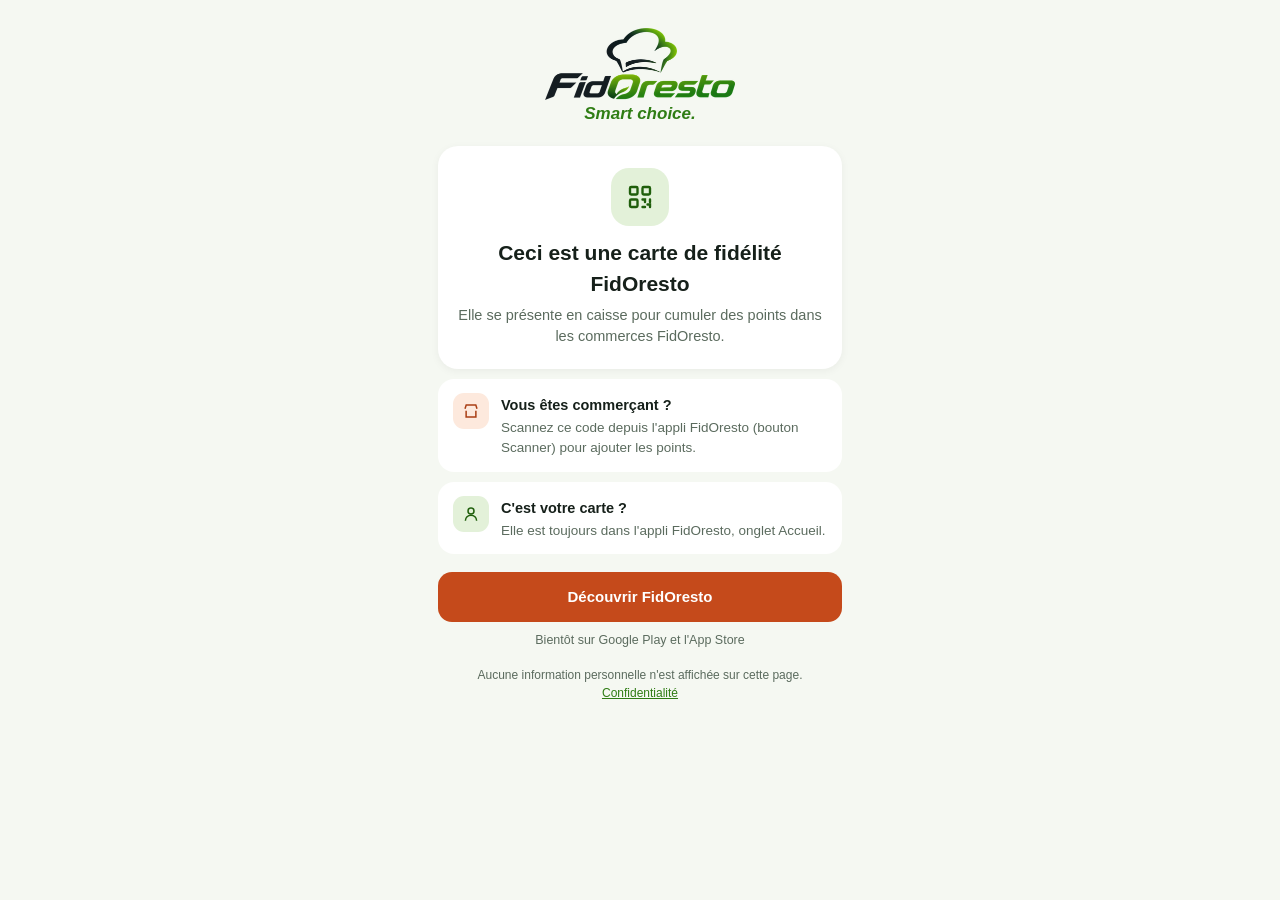
==== carte.html @ 31e30d80 "Add files via upload" ====
<!doctype html>
<html lang="fr"><head><meta charset="utf-8"><meta name="viewport" content="width=device-width, initial-scale=1">
<meta name="robots" content="noindex">
<title>Carte de fidélité FidOresto</title>
<style>
:root{--bg:#F5F8F2;--t1:#16201A;--t2:#5B6B5E;--brand:#2F7D14;--accent:#C54A1B}
*{box-sizing:border-box}
body{margin:0;background:var(--bg);color:var(--t1);font-family:-apple-system,BlinkMacSystemFont,"Segoe UI",Roboto,Helvetica,Arial,sans-serif;line-height:1.45}
.in{max-width:440px;margin:0 auto;padding:28px 18px 36px;text-align:center}
.logo{width:190px;max-width:60%;height:auto}
.sl{color:var(--brand);font-weight:700;font-style:italic;font-size:17px;margin:-4px 0 20px}
.card{background:#fff;border-radius:20px;padding:22px 18px;box-shadow:0 2px 8px rgba(0,0,0,.05)}
.ic{width:58px;height:58px;border-radius:18px;background:#E3F1D9;color:#1F5E0B;display:flex;align-items:center;justify-content:center;margin:0 auto 12px}
h1{font-size:21px;margin:0 0 6px}p{font-size:14.5px;color:var(--t2);margin:0}
.box{background:#fff;border-radius:16px;padding:14px 15px;margin-top:10px;text-align:left;display:flex;gap:12px;align-items:flex-start}
.ic2{width:36px;height:36px;border-radius:11px;flex-shrink:0;display:flex;align-items:center;justify-content:center}
.g{background:#E3F1D9;color:#1F5E0B}.o{background:#FDE9DD;color:#A93E14}
.box b{font-size:14.5px}.box p{font-size:13.5px;margin-top:2px}
.btn{display:block;background:var(--accent);color:#fff;font-weight:800;border-radius:14px;padding:14px;margin-top:18px;font-size:15px;text-decoration:none}
.soon{font-size:12.5px;color:var(--t2);margin-top:9px}
.foot{font-size:12px;color:var(--t2);margin-top:18px}.foot a{color:var(--brand)}
</style></head>
<body><main class="in">
<a href="/"><img class="logo" src="[data-uri]" alt="FidOresto"></a>
<div class="sl">Smart choice.</div>
<div class="card">
  <div class="ic"><svg width="30" height="30" viewBox="0 0 24 24" fill="none" stroke="currentColor" stroke-width="1.9" stroke-linecap="round" aria-hidden="true"><rect x="4" y="4" width="6" height="6" rx="1"/><rect x="14" y="4" width="6" height="6" rx="1"/><rect x="4" y="14" width="6" height="6" rx="1"/><path d="M14 14h2v2M20 14v2M14 20h2M18 18h2v2"/></svg></div>
  <h1>Ceci est une carte de fidélité FidOresto</h1>
  <p>Elle se présente en caisse pour cumuler des points dans les commerces FidOresto.</p>
</div>
<div class="box"><div class="ic2 o"><svg width="18" height="18" viewBox="0 0 24 24" fill="none" stroke="currentColor" stroke-width="2" aria-hidden="true"><path d="M4 9l1.6-5h12.8L20 9"/><path d="M5.5 11.5V20h13v-8.5"/></svg></div>
  <div><b>Vous êtes commerçant ?</b><p>Scannez ce code depuis l'appli FidOresto (bouton Scanner) pour ajouter les points.</p></div></div>
<div class="box"><div class="ic2 g"><svg width="18" height="18" viewBox="0 0 24 24" fill="none" stroke="currentColor" stroke-width="2" aria-hidden="true"><circle cx="12" cy="8" r="4"/><path d="M4.5 21c0-4 3.4-7.5 7.5-7.5s7.5 3.5 7.5 7.5"/></svg></div>
  <div><b>C'est votre carte ?</b><p>Elle est toujours dans l'appli FidOresto, onglet Accueil.</p></div></div>
<a class="btn" href="/">Découvrir FidOresto</a>
<div class="soon">Bientôt sur Google Play et l'App Store</div>
<div class="foot">Aucune information personnelle n'est affichée sur cette page.<br><a href="confidentialite.html">Confidentialité</a></div>
</main></body></html>
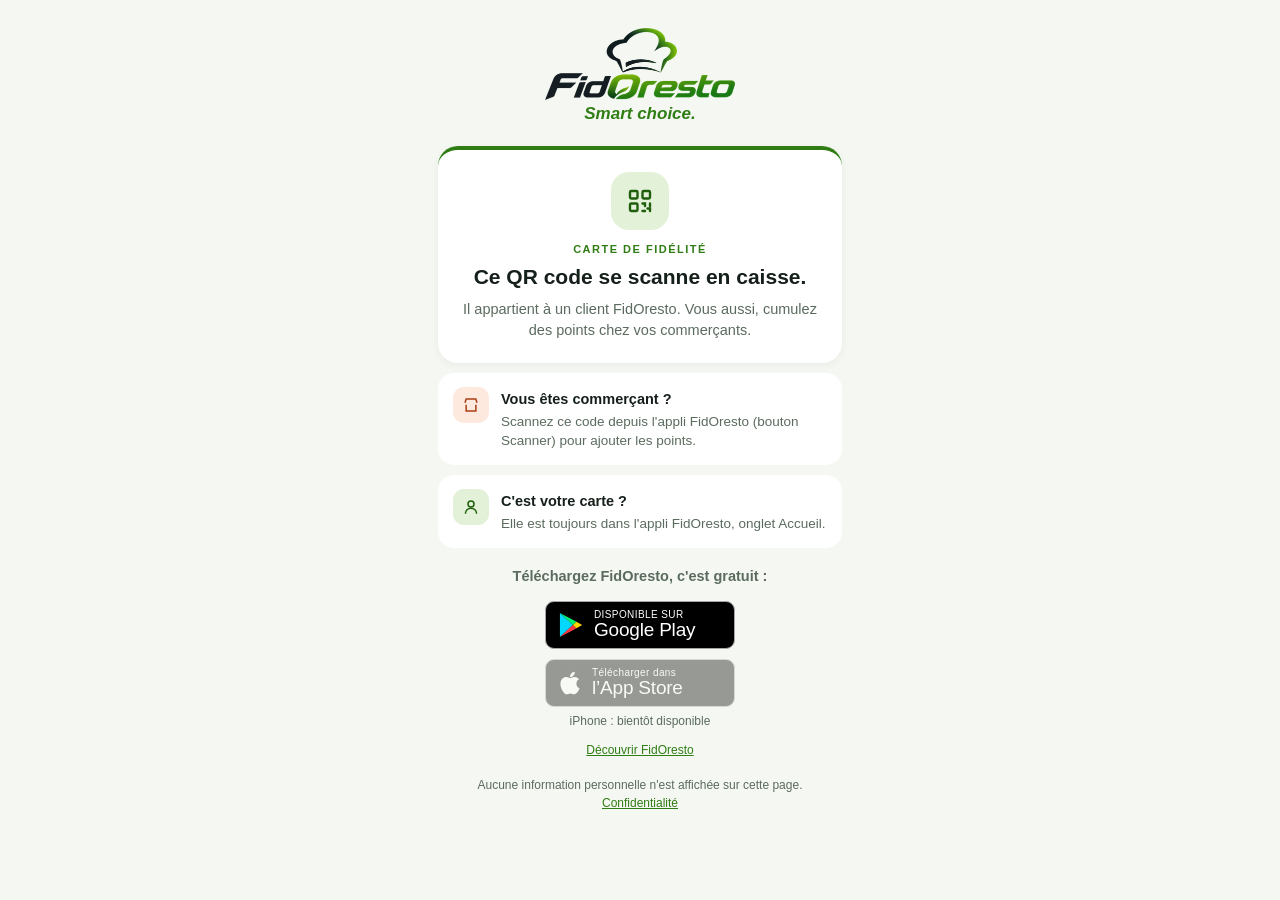
==== commit 602e0647: "Add files via upload" ====
--- a/carte.html
+++ b/carte.html
@@ -9,7 +9,8 @@
 .in{max-width:440px;margin:0 auto;padding:28px 18px 36px;text-align:center}
 .logo{width:190px;max-width:60%;height:auto}
 .sl{color:var(--brand);font-weight:700;font-style:italic;font-size:17px;margin:-4px 0 20px}
-.card{background:#fff;border-radius:20px;padding:22px 18px;box-shadow:0 2px 8px rgba(0,0,0,.05)}
+.card{background:#fff;border-radius:20px;padding:22px 18px;box-shadow:0 2px 8px rgba(0,0,0,.05);border-top:4px solid var(--brand)}
+.k{font-size:11px;letter-spacing:1.5px;color:var(--brand);font-weight:700;text-transform:uppercase;margin-bottom:4px}
 .ic{width:58px;height:58px;border-radius:18px;background:#E3F1D9;color:#1F5E0B;display:flex;align-items:center;justify-content:center;margin:0 auto 12px}
 h1{font-size:21px;margin:0 0 6px}p{font-size:14.5px;color:var(--t2);margin:0}
 .box{background:#fff;border-radius:16px;padding:14px 15px;margin-top:10px;text-align:left;display:flex;gap:12px;align-items:flex-start}
@@ -19,20 +20,29 @@
 .btn{display:block;background:var(--accent);color:#fff;font-weight:800;border-radius:14px;padding:14px;margin-top:18px;font-size:15px;text-decoration:none}
 .soon{font-size:12.5px;color:var(--t2);margin-top:9px}
 .foot{font-size:12px;color:var(--t2);margin-top:18px}.foot a{color:var(--brand)}
+.stores-b{display:flex;flex-direction:column;align-items:center;gap:10px;margin-top:14px}
+.badge{display:inline-flex;align-items:center;gap:11px;background:#000;color:#fff;border:1px solid #A6A6A6;border-radius:9px;padding:7px 18px 7px 13px;min-width:190px;text-decoration:none;text-align:left;line-height:1.1}
+.badge small{display:block;font-size:10px;letter-spacing:.4px;font-weight:500}
+.badge b{display:block;font-size:19px;font-weight:500;letter-spacing:-.2px}
+.badge.off{opacity:.38;cursor:default}
+.soon2{font-size:12px;color:#5B6B5E;margin-top:-4px}
+.cta{font-weight:700;font-size:14.5px;margin:18px 0 0}
 </style></head>
 <body><main class="in">
 <a href="/"><img class="logo" src="[data-uri]" alt="FidOresto"></a>
 <div class="sl">Smart choice.</div>
 <div class="card">
   <div class="ic"><svg width="30" height="30" viewBox="0 0 24 24" fill="none" stroke="currentColor" stroke-width="1.9" stroke-linecap="round" aria-hidden="true"><rect x="4" y="4" width="6" height="6" rx="1"/><rect x="14" y="4" width="6" height="6" rx="1"/><rect x="4" y="14" width="6" height="6" rx="1"/><path d="M14 14h2v2M20 14v2M14 20h2M18 18h2v2"/></svg></div>
-  <h1>Ceci est une carte de fidélité FidOresto</h1>
-  <p>Elle se présente en caisse pour cumuler des points dans les commerces FidOresto.</p>
+  <div class="k">Carte de fidélité</div>
+  <h1>Ce QR code se scanne en caisse.</h1>
+  <p>Il appartient à un client FidOresto. Vous aussi, cumulez des points chez vos commerçants.</p>
 </div>
 <div class="box"><div class="ic2 o"><svg width="18" height="18" viewBox="0 0 24 24" fill="none" stroke="currentColor" stroke-width="2" aria-hidden="true"><path d="M4 9l1.6-5h12.8L20 9"/><path d="M5.5 11.5V20h13v-8.5"/></svg></div>
   <div><b>Vous êtes commerçant ?</b><p>Scannez ce code depuis l'appli FidOresto (bouton Scanner) pour ajouter les points.</p></div></div>
 <div class="box"><div class="ic2 g"><svg width="18" height="18" viewBox="0 0 24 24" fill="none" stroke="currentColor" stroke-width="2" aria-hidden="true"><circle cx="12" cy="8" r="4"/><path d="M4.5 21c0-4 3.4-7.5 7.5-7.5s7.5 3.5 7.5 7.5"/></svg></div>
   <div><b>C'est votre carte ?</b><p>Elle est toujours dans l'appli FidOresto, onglet Accueil.</p></div></div>
-<a class="btn" href="/">Découvrir FidOresto</a>
-<div class="soon">Bientôt sur Google Play et l'App Store</div>
+<p class="cta">Téléchargez FidOresto, c'est gratuit :</p>
+<div class="stores-b"><a class="badge" href="https://play.google.com/store/apps/details?id=com.fidoresto.app" rel="noopener"><svg width="24" height="26" viewBox="0 0 26 28" aria-hidden="true"><path d="M1 1 L15 14 L1 27 Z" fill="#00D7FE"/><path d="M1 1 L19 10.5 L15 14 Z" fill="#00F076"/><path d="M1 27 L15 14 L19 17.5 Z" fill="#FF3A44"/><path d="M19 10.5 L25 14 L19 17.5 L15 14 Z" fill="#FFD400"/></svg><span><small>DISPONIBLE SUR</small><b>Google Play</b></span></a><span class="badge off" aria-disabled="true"><svg width="22" height="26" viewBox="0 0 384 512" aria-hidden="true"><path fill="#fff" d="M318.7 268.7c-.2-36.7 16.4-64.4 50-84.8-18.8-26.9-47.2-41.7-84.7-44.6-35.5-2.8-74.3 20.7-88.5 20.7-15 0-49.4-19.7-76.4-19.7C63.3 141.2 4 184.8 4 273.5q0 39.3 14.4 81.2c12.8 36.7 59 126.7 107.2 125.2 25.2-.6 43-17.9 75.8-17.9 31.8 0 48.3 17.9 76.4 17.9 48.6-.7 90.4-82.5 102.6-119.3-65.2-30.7-61.7-90-61.7-91.9zm-56.6-164.2c27.3-32.4 24.8-61.9 24-72.5-24.1 1.4-52 16.4-67.9 34.9-17.5 19.8-27.8 44.3-25.6 71.9 26.1 2 49.9-11.4 69.5-34.3z"/></svg><span><small>Télécharger dans</small><b>l’App Store</b></span></span><div class="soon2">iPhone : bientôt disponible</div></div>
+<div class="foot" style="margin-top:12px"><a href="/">Découvrir FidOresto</a></div>
 <div class="foot">Aucune information personnelle n'est affichée sur cette page.<br><a href="confidentialite.html">Confidentialité</a></div>
 </main></body></html>
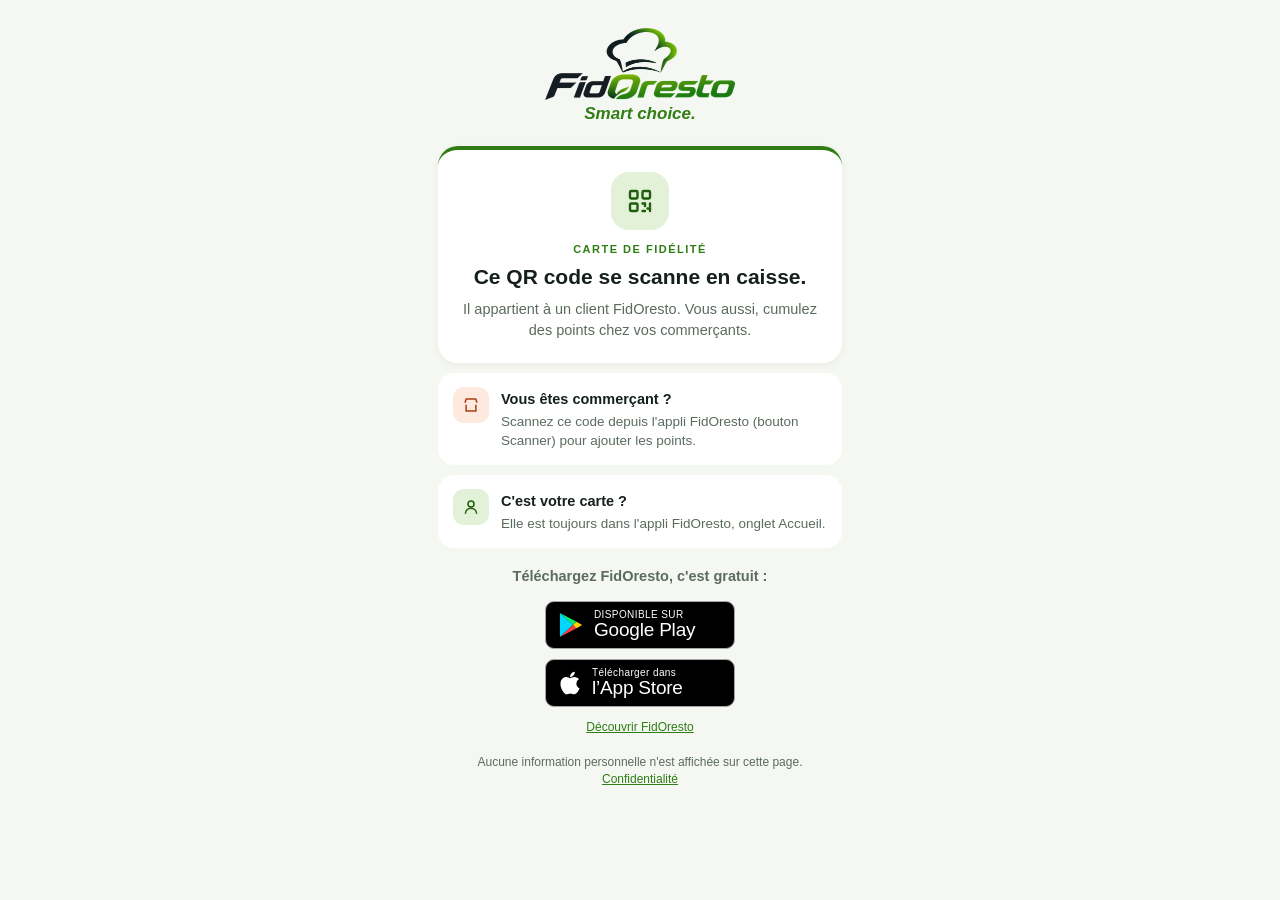
==== commit 13b10a74: "Add files via upload" ====
--- a/carte.html
+++ b/carte.html
@@ -27,7 +27,8 @@
 .badge.off{opacity:.38;cursor:default}
 .soon2{font-size:12px;color:#5B6B5E;margin-top:-4px}
 .cta{font-weight:700;font-size:14.5px;margin:18px 0 0}
-</style></head>
+</style><script defer src="https://cloud.umami.is/script.js" data-website-id="a5aa86f5-b2d7-4c99-a345-039bb4e6a7ff"></script>
+</head>
 <body><main class="in">
 <a href="/"><img class="logo" src="[data-uri]" alt="FidOresto"></a>
 <div class="sl">Smart choice.</div>
@@ -42,7 +43,7 @@
 <div class="box"><div class="ic2 g"><svg width="18" height="18" viewBox="0 0 24 24" fill="none" stroke="currentColor" stroke-width="2" aria-hidden="true"><circle cx="12" cy="8" r="4"/><path d="M4.5 21c0-4 3.4-7.5 7.5-7.5s7.5 3.5 7.5 7.5"/></svg></div>
   <div><b>C'est votre carte ?</b><p>Elle est toujours dans l'appli FidOresto, onglet Accueil.</p></div></div>
 <p class="cta">Téléchargez FidOresto, c'est gratuit :</p>
-<div class="stores-b"><a class="badge" href="https://play.google.com/store/apps/details?id=com.fidoresto.app" rel="noopener"><svg width="24" height="26" viewBox="0 0 26 28" aria-hidden="true"><path d="M1 1 L15 14 L1 27 Z" fill="#00D7FE"/><path d="M1 1 L19 10.5 L15 14 Z" fill="#00F076"/><path d="M1 27 L15 14 L19 17.5 Z" fill="#FF3A44"/><path d="M19 10.5 L25 14 L19 17.5 L15 14 Z" fill="#FFD400"/></svg><span><small>DISPONIBLE SUR</small><b>Google Play</b></span></a><span class="badge off" aria-disabled="true"><svg width="22" height="26" viewBox="0 0 384 512" aria-hidden="true"><path fill="#fff" d="M318.7 268.7c-.2-36.7 16.4-64.4 50-84.8-18.8-26.9-47.2-41.7-84.7-44.6-35.5-2.8-74.3 20.7-88.5 20.7-15 0-49.4-19.7-76.4-19.7C63.3 141.2 4 184.8 4 273.5q0 39.3 14.4 81.2c12.8 36.7 59 126.7 107.2 125.2 25.2-.6 43-17.9 75.8-17.9 31.8 0 48.3 17.9 76.4 17.9 48.6-.7 90.4-82.5 102.6-119.3-65.2-30.7-61.7-90-61.7-91.9zm-56.6-164.2c27.3-32.4 24.8-61.9 24-72.5-24.1 1.4-52 16.4-67.9 34.9-17.5 19.8-27.8 44.3-25.6 71.9 26.1 2 49.9-11.4 69.5-34.3z"/></svg><span><small>Télécharger dans</small><b>l’App Store</b></span></span><div class="soon2">iPhone : bientôt disponible</div></div>
+<div class="stores-b"><a class="badge" href="https://play.google.com/store/apps/details?id=com.fidoresto.app" rel="noopener" data-umami-event="clic-google-play-carte"><svg width="24" height="26" viewBox="0 0 26 28" aria-hidden="true"><path d="M1 1 L15 14 L1 27 Z" fill="#00D7FE"/><path d="M1 1 L19 10.5 L15 14 Z" fill="#00F076"/><path d="M1 27 L15 14 L19 17.5 Z" fill="#FF3A44"/><path d="M19 10.5 L25 14 L19 17.5 L15 14 Z" fill="#FFD400"/></svg><span><small>DISPONIBLE SUR</small><b>Google Play</b></span></a><a class="badge" id="appBtn" href="https://apps.apple.com/app/id6822352224" rel="noopener" data-umami-event="clic-app-store-carte"><svg width="22" height="26" viewBox="0 0 384 512" aria-hidden="true"><path fill="#fff" d="M318.7 268.7c-.2-36.7 16.4-64.4 50-84.8-18.8-26.9-47.2-41.7-84.7-44.6-35.5-2.8-74.3 20.7-88.5 20.7-15 0-49.4-19.7-76.4-19.7C63.3 141.2 4 184.8 4 273.5q0 39.3 14.4 81.2c12.8 36.7 59 126.7 107.2 125.2 25.2-.6 43-17.9 75.8-17.9 31.8 0 48.3 17.9 76.4 17.9 48.6-.7 90.4-82.5 102.6-119.3-65.2-30.7-61.7-90-61.7-91.9zm-56.6-164.2c27.3-32.4 24.8-61.9 24-72.5-24.1 1.4-52 16.4-67.9 34.9-17.5 19.8-27.8 44.3-25.6 71.9 26.1 2 49.9-11.4 69.5-34.3z"/></svg><span><small>Télécharger dans</small><b>l’App Store</b></span></a></div>
 <div class="foot" style="margin-top:12px"><a href="/">Découvrir FidOresto</a></div>
 <div class="foot">Aucune information personnelle n'est affichée sur cette page.<br><a href="confidentialite.html">Confidentialité</a></div>
 </main></body></html>
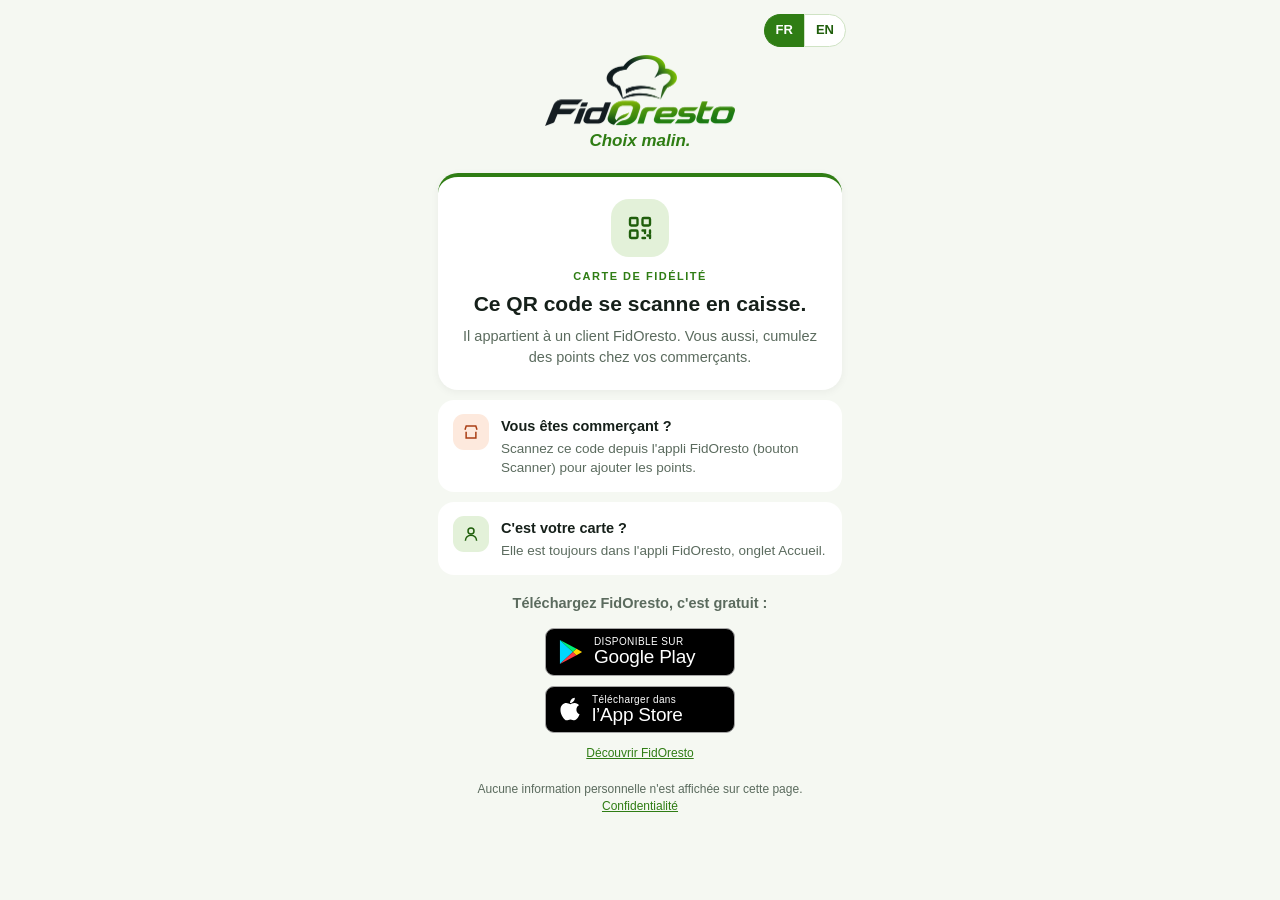
==== commit 6bf03377: "Version anglaise du site et sélecteur FR | EN - Pages anglaises dans /en/ (accueil, conditions, conf" ====
--- a/carte.html
+++ b/carte.html
@@ -27,11 +27,15 @@
 .badge.off{opacity:.38;cursor:default}
 .soon2{font-size:12px;color:#5B6B5E;margin-top:-4px}
 .cta{font-weight:700;font-size:14.5px;margin:18px 0 0}
-</style><script defer src="https://cloud.umami.is/script.js" data-website-id="a5aa86f5-b2d7-4c99-a345-039bb4e6a7ff"></script>
+.langsw{display:flex;justify-content:flex-end;margin:-14px -4px 8px}.langsw a{font-size:13px;font-weight:700;color:#1F5E0B;text-decoration:none;padding:6px 11px;border:1.5px solid #CFE3C4;background:#fff}.langsw a:first-child{border-radius:99px 0 0 99px;border-right:0}.langsw a:last-child{border-radius:0 99px 99px 0}.langsw a[aria-current]{background:#2F7D14;border-color:#2F7D14;color:#fff}</style><script defer src="https://cloud.umami.is/script.js" data-website-id="a5aa86f5-b2d7-4c99-a345-039bb4e6a7ff"></script>
+<link rel="alternate" hreflang="fr" href="https://fidoresto.fr/carte.html">
+<link rel="alternate" hreflang="en" href="https://fidoresto.fr/en/carte.html">
+<link rel="alternate" hreflang="x-default" href="https://fidoresto.fr/carte.html">
 </head>
 <body><main class="in">
+<nav class="langsw" aria-label="Langue"><a href="carte.html" hreflang="fr" lang="fr" aria-current="page">FR</a><a href="en/carte.html" hreflang="en" lang="en">EN</a></nav>
 <a href="/"><img class="logo" src="[data-uri]" alt="FidOresto"></a>
-<div class="sl">Smart choice.</div>
+<div class="sl">Choix malin.</div>
 <div class="card">
   <div class="ic"><svg width="30" height="30" viewBox="0 0 24 24" fill="none" stroke="currentColor" stroke-width="1.9" stroke-linecap="round" aria-hidden="true"><rect x="4" y="4" width="6" height="6" rx="1"/><rect x="14" y="4" width="6" height="6" rx="1"/><rect x="4" y="14" width="6" height="6" rx="1"/><path d="M14 14h2v2M20 14v2M14 20h2M18 18h2v2"/></svg></div>
   <div class="k">Carte de fidélité</div>
@@ -46,4 +50,5 @@
 <div class="stores-b"><a class="badge" href="https://play.google.com/store/apps/details?id=com.fidoresto.app" rel="noopener" data-umami-event="clic-google-play-carte"><svg width="24" height="26" viewBox="0 0 26 28" aria-hidden="true"><path d="M1 1 L15 14 L1 27 Z" fill="#00D7FE"/><path d="M1 1 L19 10.5 L15 14 Z" fill="#00F076"/><path d="M1 27 L15 14 L19 17.5 Z" fill="#FF3A44"/><path d="M19 10.5 L25 14 L19 17.5 L15 14 Z" fill="#FFD400"/></svg><span><small>DISPONIBLE SUR</small><b>Google Play</b></span></a><a class="badge" id="appBtn" href="https://apps.apple.com/app/id6822352224" rel="noopener" data-umami-event="clic-app-store-carte"><svg width="22" height="26" viewBox="0 0 384 512" aria-hidden="true"><path fill="#fff" d="M318.7 268.7c-.2-36.7 16.4-64.4 50-84.8-18.8-26.9-47.2-41.7-84.7-44.6-35.5-2.8-74.3 20.7-88.5 20.7-15 0-49.4-19.7-76.4-19.7C63.3 141.2 4 184.8 4 273.5q0 39.3 14.4 81.2c12.8 36.7 59 126.7 107.2 125.2 25.2-.6 43-17.9 75.8-17.9 31.8 0 48.3 17.9 76.4 17.9 48.6-.7 90.4-82.5 102.6-119.3-65.2-30.7-61.7-90-61.7-91.9zm-56.6-164.2c27.3-32.4 24.8-61.9 24-72.5-24.1 1.4-52 16.4-67.9 34.9-17.5 19.8-27.8 44.3-25.6 71.9 26.1 2 49.9-11.4 69.5-34.3z"/></svg><span><small>Télécharger dans</small><b>l’App Store</b></span></a></div>
 <div class="foot" style="margin-top:12px"><a href="/">Découvrir FidOresto</a></div>
 <div class="foot">Aucune information personnelle n'est affichée sur cette page.<br><a href="confidentialite.html">Confidentialité</a></div>
-</main></body></html>
+</main><script>document.querySelectorAll('.langsw a').forEach(function(a){a.addEventListener('click',function(){var b=a.getAttribute('href').split(/[?#]/)[0];a.href=b+location.search+location.hash;});});</script>
+</body></html>
